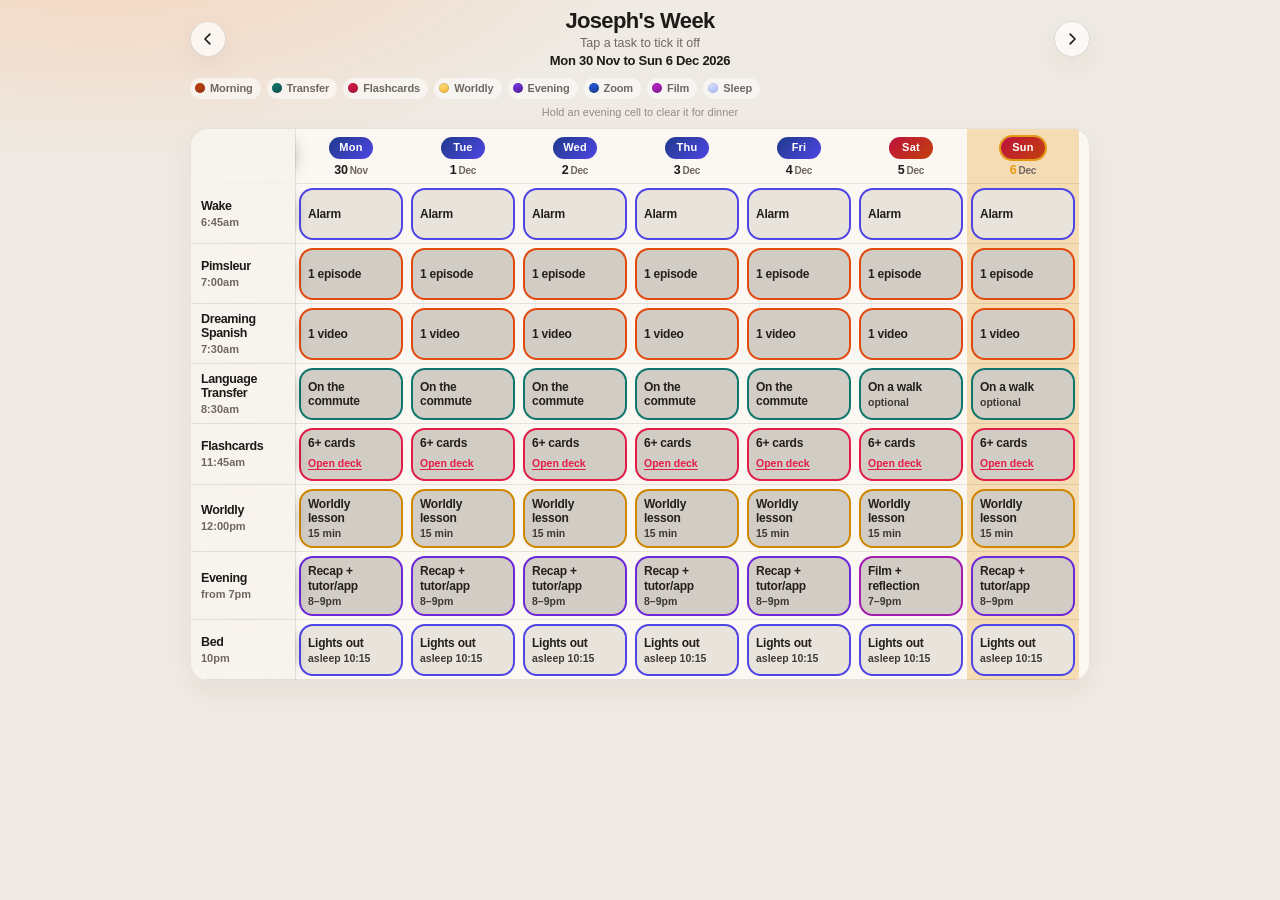
==== tracker/index.html @ 17aabcfd "Add Joseph's Week habit tracker for the home screen. A static tracker under tracker/ saves each week" ====
<!DOCTYPE html>
<html lang="en">
<head>
<meta charset="utf-8">
<meta name="viewport" content="width=device-width, initial-scale=1, viewport-fit=cover">
<meta name="format-detection" content="telephone=no">
<meta name="theme-color" content="#efeae3" media="(prefers-color-scheme: light)">
<meta name="theme-color" content="#0e0f13" media="(prefers-color-scheme: dark)">
<meta name="apple-mobile-web-app-capable" content="yes">
<meta name="mobile-web-app-capable" content="yes">
<meta name="apple-mobile-web-app-title" content="Joseph's Week">
<meta name="apple-mobile-web-app-status-bar-style" content="black-translucent">
<title>Joseph's Week</title>
<link rel="manifest" href="manifest.webmanifest">
<link rel="apple-touch-icon" sizes="180x180" href="apple-touch-icon.png">
<link rel="icon" type="image/png" sizes="32x32" href="favicon-32.png">
<link rel="icon" type="image/png" sizes="192x192" href="icon-192.png">
<link rel="stylesheet" href="styles.css">
</head>
<body>
<div class="wrap">
  <header class="top">
    <button type="button" class="nav" id="prev" aria-label="Previous week">
      <svg viewBox="0 0 24 24" width="18" height="18" aria-hidden="true"><path d="M14.5 5.5 8 12l6.5 6.5" fill="none" stroke="currentColor" stroke-width="2.2" stroke-linecap="round" stroke-linejoin="round"/></svg>
    </button>
    <div class="titles">
      <h1>Joseph's Week</h1>
      <p class="tap">Tap a task to tick it off</p>
      <p class="range" id="range"></p>
      <button type="button" class="jump" id="jump" hidden>This week</button>
    </div>
    <button type="button" class="nav" id="next" aria-label="Next week">
      <svg viewBox="0 0 24 24" width="18" height="18" aria-hidden="true"><path d="M9.5 5.5 16 12l-6.5 6.5" fill="none" stroke="currentColor" stroke-width="2.2" stroke-linecap="round" stroke-linejoin="round"/></svg>
    </button>
  </header>

  <ul class="legend" id="legend" aria-label="Colour legend"></ul>
  <p class="hint" id="hint" hidden>Hold an evening cell to clear it for dinner</p>

  <div class="board" id="board">
    <div class="grid" id="grid" role="grid" aria-label="Week"></div>
  </div>
</div>
<canvas id="confetti" aria-hidden="true"></canvas>
<script src="app.js"></script>
</body>
</html>
---- tracker/styles.css ----
/* Joseph's Week — a glanceable phone tracker.
   Layout is tuned for a ~390px iPhone viewport: the label column stays
   put, and the seven days scroll sideways under a frosted edge. */

:root {
  color-scheme: light;
  --bg: #efeae3;
  --aura: rgba(255, 168, 110, 0.35);
  --ink: #1d1a17;
  --muted: #6f675f;
  --line: rgba(48, 36, 24, 0.1);
  --board: rgba(255, 252, 248, 0.72);
  --sticky: rgba(247, 243, 237, 0.78);
  --chip: #d2cdc4;
  --chip-sleep: #e8e3db;
  --chip-ink: #241f1b;
  --today: rgba(232, 156, 42, 0.30);
  --today-ring: #e39b14;
  --travel: #e3ddd4;
  --travel-today: #e4d3b4;
  --nav-bg: rgba(255, 255, 255, 0.7);
  --nav-line: rgba(48, 36, 24, 0.14);
  --legend-bg: rgba(255, 255, 255, 0.55);
  --focus: #3730a3;
  --label-w: 104px;
  --day-w: 112px;
  --shadow: 0 10px 30px rgba(60, 40, 20, 0.06);

  --g-morning: linear-gradient(155deg, #c2410c, #9a3412);
  --g-commute: linear-gradient(155deg, #117a72, #0c4f48);
  --g-flash: linear-gradient(155deg, #e11d48, #9f1239);
  --g-worldly: linear-gradient(155deg, #ffe08a, #f0b429);
  --g-evening: linear-gradient(155deg, #7c3aed, #4c1d95);
  --g-zoom: linear-gradient(155deg, #2563eb, #1e3a8a);
  --g-film: linear-gradient(155deg, #c026d3, #86198f);
  --g-sleep: linear-gradient(155deg, #e4e9ff, #a5b4fc);
  --g-weekday: linear-gradient(135deg, #1e3a8a, #4f46e5);
  --g-weekend: linear-gradient(135deg, #be123c, #c2410c);
  --g-travel: linear-gradient(135deg, #a8a29e, #d6d3d1);

  --a-morning: #e24a10;
  --a-commute: #0f766e;
  --a-flash: #e11d48;
  --a-worldly: #d08700;
  --a-evening: #6d28d9;
  --a-zoom: #1d4ed8;
  --a-film: #a21caf;
  --a-sleep: #4f46e5;

  --on-morning: #fff;
  --on-commute: #fff;
  --on-flash: #fff;
  --on-worldly: #3a2506;
  --on-evening: #fff;
  --on-zoom: #fff;
  --on-film: #fff;
  --on-sleep: #1e1b4b;
}

@media (prefers-color-scheme: dark) {
  :root {
    color-scheme: dark;
    --bg: #0e0f13;
    --aura: rgba(99, 102, 241, 0.28);
    --ink: #f4f0ea;
    --muted: #b7aea4;
    --line: rgba(255, 255, 255, 0.1);
    --board: rgba(22, 23, 29, 0.88);
    --sticky: rgba(18, 19, 24, 0.74);
    --chip: #2a2c33;
    --chip-sleep: #3e424d;
    --chip-ink: #f3efe8;
    --today: rgba(245, 185, 66, 0.24);
    --today-ring: #f5c451;
    --travel: #22232a;
    --travel-today: #2c291f;
    --nav-bg: rgba(255, 255, 255, 0.06);
    --nav-line: rgba(255, 255, 255, 0.14);
    --legend-bg: rgba(255, 255, 255, 0.05);
    --focus: #c4b5fd;
    --shadow: none;
    --g-travel: linear-gradient(135deg, #57534e, #78716c);
    --a-morning: #ff8a4c;
    --a-commute: #2dd4bf;
    --a-flash: #fb7185;
    --a-worldly: #fbbf24;
    --a-evening: #c4b5fd;
    --a-zoom: #60a5fa;
    --a-film: #f0abfc;
    --a-sleep: #a5b4fc;
  }
}

* { box-sizing: border-box; }
html, body { margin: 0; }
html { -webkit-text-size-adjust: 100%; }

body {
  min-height: 100dvh;
  padding:
    env(safe-area-inset-top)
    env(safe-area-inset-right)
    env(safe-area-inset-bottom)
    env(safe-area-inset-left);
  background:
    radial-gradient(880px 380px at 8% -8%, var(--aura), transparent 62%),
    var(--bg);
  color: var(--ink);
  font: 16px/1.35 -apple-system, BlinkMacSystemFont, "Segoe UI", Roboto, Helvetica, Arial, sans-serif;
  -webkit-tap-highlight-color: transparent;
}

button { font: inherit; color: inherit; cursor: pointer; }
.wrap { max-width: 920px; margin: 0 auto; padding: 8px 10px 18px; }

.top {
  display: flex;
  align-items: center;
  gap: 6px;
  margin-bottom: 8px;
}
.titles { flex: 1; min-width: 0; text-align: center; }
h1 {
  margin: 0;
  font-size: 22px;
  line-height: 1.15;
  letter-spacing: -0.03em;
  font-weight: 760;
}
.tap {
  margin: 2px 0 0;
  font-size: 12.5px;
  color: var(--muted);
}
.range {
  margin: 1px 0 0;
  font-size: 13px;
  font-weight: 720;
  letter-spacing: -0.02em;
  line-height: 1.3;
}
.jump {
  margin-top: 3px;
  border: 0;
  background: none;
  color: var(--a-zoom);
  font-size: 12px;
  font-weight: 720;
  padding: 2px 6px;
  border-radius: 999px;
}
.jump[hidden] { display: none; }

.nav {
  flex: none;
  width: 36px;
  height: 36px;
  display: grid;
  place-items: center;
  border-radius: 999px;
  border: 1px solid var(--nav-line);
  background: var(--nav-bg);
  box-shadow: var(--shadow);
}
.nav:active { transform: scale(0.94); }

.legend {
  list-style: none;
  display: flex;
  flex-wrap: wrap;
  gap: 6px;
  margin: 0 0 8px;
  padding: 0;
}
.legend li {
  display: inline-flex;
  align-items: center;
  gap: 5px;
  padding: 3px 8px 3px 5px;
  border-radius: 999px;
  background: var(--legend-bg);
  color: var(--muted);
  font-size: 11px;
  font-weight: 680;
  letter-spacing: -0.01em;
}
.legend i {
  width: 10px;
  height: 10px;
  border-radius: 99px;
  box-shadow: inset 0 0 0 1px rgba(0, 0, 0, 0.12);
}
.sw-morning { background: var(--g-morning); }
.sw-commute { background: var(--g-commute); }
.sw-flash { background: var(--g-flash); }
.sw-worldly { background: var(--g-worldly); }
.sw-evening { background: var(--g-evening); }
.sw-zoom { background: var(--g-zoom); }
.sw-film { background: var(--g-film); }
.sw-sleep { background: var(--g-sleep); }

.hint {
  margin: -2px 6px 8px;
  text-align: center;
  font-size: 11px;
  color: var(--muted);
  opacity: 0.72;
}
.hint[hidden] { display: none; }

.board {
  overflow-x: auto;
  overflow-y: hidden;
  -webkit-overflow-scrolling: touch;
  overscroll-behavior-x: contain;
  scroll-behavior: auto;
  border: 1px solid var(--line);
  border-radius: 18px;
  background: var(--board);
  box-shadow: var(--shadow);
  -webkit-user-select: none;
  user-select: none;
  -webkit-touch-callout: none;
  scrollbar-width: none;
}
.board::-webkit-scrollbar { display: none; }

.grid {
  display: grid;
  grid-template-columns: var(--label-w) repeat(7, var(--day-w));
  width: max-content;
  min-width: 100%;
  position: relative;
}

.sticky {
  position: sticky;
  left: 0;
  z-index: 6;
  background: var(--sticky);
  -webkit-backdrop-filter: blur(16px) saturate(1.45);
  backdrop-filter: blur(16px) saturate(1.45);
  box-shadow: 1px 0 0 var(--line), 12px 0 18px -16px rgba(0, 0, 0, 0.45);
}
@supports not ((backdrop-filter: blur(1px)) or (-webkit-backdrop-filter: blur(1px))) {
  .sticky { background: var(--bg); }
}

.corner { min-height: 52px; }
.rowlabel {
  display: flex;
  flex-direction: column;
  justify-content: center;
  gap: 2px;
  padding: 6px 8px 6px 10px;
  box-shadow:
    1px 0 0 var(--line),
    inset 0 -1px 0 var(--line),
    12px 0 18px -16px rgba(0, 0, 0, 0.45);
}
.rowlabel .name {
  font-size: 12.5px;
  font-weight: 740;
  letter-spacing: -0.03em;
  line-height: 1.15;
}
.rowlabel .time {
  font-size: 11px;
  font-weight: 640;
  color: var(--muted);
  font-variant-numeric: tabular-nums;
  white-space: nowrap;
}

.dayhead, .cell { position: relative; z-index: 1; }
.dayhead {
  display: flex;
  flex-direction: column;
  align-items: center;
  justify-content: flex-end;
  gap: 3px;
  padding: 8px 4px 6px;
  box-shadow: inset 0 -1px 0 var(--line);
}
.dow {
  display: inline-flex;
  align-items: center;
  justify-content: center;
  min-width: 44px;
  padding: 3px 8px 4px;
  border-radius: 999px;
  color: #fff;
  font-size: 11px;
  font-weight: 760;
  letter-spacing: 0.02em;
  background: var(--g-weekday);
}
.dayhead.weekend .dow { background: var(--g-weekend); }
.dayhead.is-travel .dow { background: var(--g-travel); color: #44403c; }
.dom {
  font-size: 12.5px;
  font-weight: 740;
  letter-spacing: -0.02em;
  font-variant-numeric: tabular-nums;
}
.dom small {
  font-size: 10px;
  font-weight: 680;
  color: var(--muted);
  margin-left: 2px;
}
.travel-note {
  font-size: 9px;
  font-weight: 760;
  letter-spacing: 0.08em;
  text-transform: uppercase;
  color: var(--muted);
}
.dayhead.is-today,
.cell.is-today { background: var(--today); }
.dayhead.is-travel,
.cell.is-travel { background: var(--travel); }
.dayhead.is-today.is-travel,
.cell.is-today.is-travel { background: var(--travel-today); }
.dayhead.is-today .dow { box-shadow: 0 0 0 2px var(--today-ring); }
.dayhead.is-today .dom { color: var(--today-ring); }

.cell {
  display: flex;
  padding: 4px;
  box-shadow: inset 0 -1px 0 var(--line);
}
.cell.evening { min-height: 64px; }

.chip {
  position: relative;
  flex: 1;
  width: 100%;
  min-height: 52px;
  display: flex;
  flex-direction: column;
  border: 2px solid var(--accent);
  border-radius: 14px;
  background: var(--chip);
  color: var(--chip-ink);
  overflow: hidden;
}
.chip[data-cat="morning"] { --accent: var(--a-morning); --fill: var(--g-morning); --on: var(--on-morning); }
.chip[data-cat="commute"] { --accent: var(--a-commute); --fill: var(--g-commute); --on: var(--on-commute); }
.chip[data-cat="flash"] { --accent: var(--a-flash); --fill: var(--g-flash); --on: var(--on-flash); }
.chip[data-cat="worldly"] { --accent: var(--a-worldly); --fill: var(--g-worldly); --on: var(--on-worldly); }
.chip[data-cat="evening"] { --accent: var(--a-evening); --fill: var(--g-evening); --on: var(--on-evening); }
.chip[data-cat="zoom"] { --accent: var(--a-zoom); --fill: var(--g-zoom); --on: var(--on-zoom); }
.chip[data-cat="film"] { --accent: var(--a-film); --fill: var(--g-film); --on: var(--on-film); }
.chip[data-cat="sleep"] { --accent: var(--a-sleep); --fill: var(--g-sleep); --on: var(--on-sleep); }
.chip[data-cat="sleep"]:not(.on) { background: var(--chip-sleep); }

.chip.on {
  background: var(--fill);
  color: var(--on);
  border-color: transparent;
  box-shadow: 0 8px 14px -10px rgba(0, 0, 0, 0.55);
}

button.hit {
  appearance: none;
  border: 0;
  margin: 0;
  width: 100%;
  flex: 1;
  text-align: left;
  background: none;
  color: inherit;
  padding: 6px 16px 6px 7px;
  border-radius: 12px;
  cursor: pointer;
  -webkit-tap-highlight-color: transparent;
}
.t {
  display: block;
  font-size: 12px;
  font-weight: 740;
  letter-spacing: -0.02em;
  line-height: 1.2;
}
.s {
  display: block;
  margin-top: 2px;
  font-size: 10.5px;
  font-weight: 650;
  line-height: 1.25;
  opacity: 0.86;
}
.s.strong { opacity: 1; font-weight: 740; }
.chip.on .s,
.chip.on .s.strong { opacity: 1; }

.chip > a.deck {
  position: relative;
  z-index: 1;
  display: inline-block;
  width: fit-content;
  max-width: calc(100% - 8px);
  margin: -2px 0 6px 7px;
  font-size: 10.5px;
  font-weight: 760;
  line-height: 1.3;
  color: var(--accent);
  text-decoration: underline;
  text-underline-offset: 2px;
  padding: 2px 0;
}
.chip.on > a.deck { color: var(--on); }

.tick {
  position: absolute;
  top: 5px;
  right: 5px;
  width: 16px;
  height: 16px;
  border-radius: 99px;
  display: grid;
  place-items: center;
  color: var(--on);
  background: color-mix(in srgb, var(--on) 18%, transparent);
  opacity: 0;
  transform: scale(0.5);
  pointer-events: none;
}
.chip.on .tick {
  opacity: 1;
  transform: none;
  animation: tickin 0.32s cubic-bezier(0.2, 1.4, 0.3, 1);
}

.chip.pop { animation: pop 0.36s cubic-bezier(0.2, 1.25, 0.3, 1); }
.chip:active { transform: scale(0.975); }

@keyframes pop {
  0% { transform: scale(0.94); }
  42% { transform: scale(1.075); }
  100% { transform: scale(1); }
}
@keyframes tickin {
  0% { transform: scale(0.4); opacity: 0; }
  100% { transform: scale(1); opacity: 1; }
}

button:focus { outline: none; }
button:focus-visible,
a:focus-visible {
  outline: 2px solid var(--focus);
  outline-offset: 2px;
}

#confetti {
  position: fixed;
  inset: 0;
  width: 100%;
  height: 100%;
  pointer-events: none;
  z-index: 40;
}

@media (prefers-color-scheme: dark) {
  .dayhead.is-travel .dow { color: #f5f5f4; }
}

@media (prefers-reduced-motion: reduce) {
  .chip.pop,
  .chip.on .tick { animation: none; }
  .chip.on .tick { opacity: 1; transform: none; }
  .chip:active { transform: none; }
}
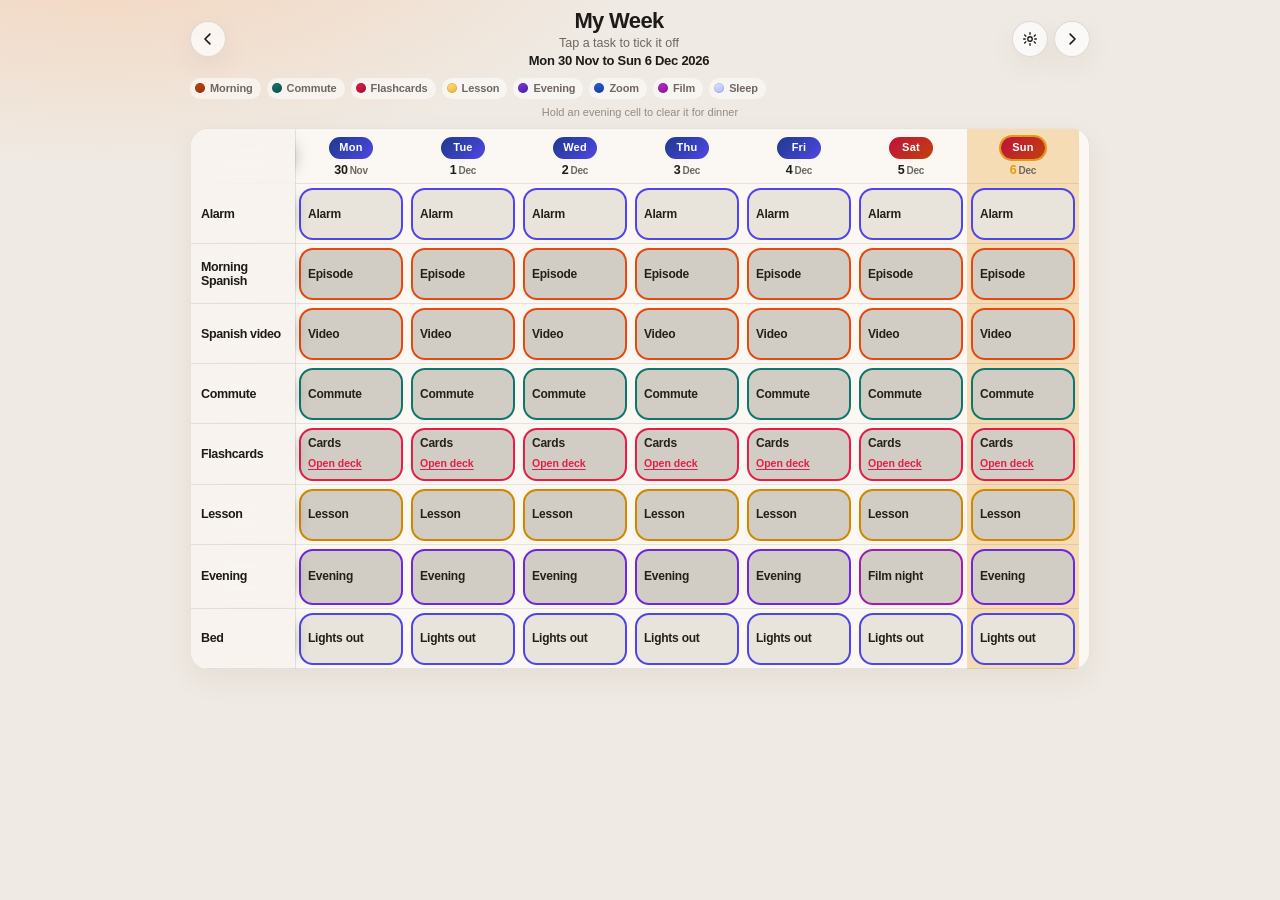
==== commit afcfbf5f: "Keep weekly tracker details on the device. Public files use a neutral name and no schedule. Row time" ====
--- a/tracker/index.html
+++ b/tracker/index.html
@@ -8,9 +8,9 @@
 <meta name="theme-color" content="#0e0f13" media="(prefers-color-scheme: dark)">
 <meta name="apple-mobile-web-app-capable" content="yes">
 <meta name="mobile-web-app-capable" content="yes">
-<meta name="apple-mobile-web-app-title" content="Joseph's Week">
+<meta name="apple-mobile-web-app-title" content="My Week">
 <meta name="apple-mobile-web-app-status-bar-style" content="black-translucent">
-<title>Joseph's Week</title>
+<title>My Week</title>
 <link rel="manifest" href="manifest.webmanifest">
 <link rel="apple-touch-icon" sizes="180x180" href="apple-touch-icon.png">
 <link rel="icon" type="image/png" sizes="32x32" href="favicon-32.png">
@@ -24,11 +24,14 @@
       <svg viewBox="0 0 24 24" width="18" height="18" aria-hidden="true"><path d="M14.5 5.5 8 12l6.5 6.5" fill="none" stroke="currentColor" stroke-width="2.2" stroke-linecap="round" stroke-linejoin="round"/></svg>
     </button>
     <div class="titles">
-      <h1>Joseph's Week</h1>
+      <h1 id="app-name">My Week</h1>
       <p class="tap">Tap a task to tick it off</p>
       <p class="range" id="range"></p>
       <button type="button" class="jump" id="jump" hidden>This week</button>
     </div>
+    <button type="button" class="nav" id="open-settings" aria-label="Settings">
+      <svg viewBox="0 0 24 24" width="18" height="18" aria-hidden="true"><circle cx="12" cy="12" r="3" fill="none" stroke="currentColor" stroke-width="1.8"/><path d="M12 3.6v2.1M12 18.3v2.1M4.9 6.7l1.5 1.5M17.6 15.8l1.5 1.5M3.6 12h2.1M18.3 12h2.1M4.9 17.3l1.5-1.5M17.6 8.2l1.5-1.5" fill="none" stroke="currentColor" stroke-width="1.8" stroke-linecap="round"/></svg>
+    </button>
     <button type="button" class="nav" id="next" aria-label="Next week">
       <svg viewBox="0 0 24 24" width="18" height="18" aria-hidden="true"><path d="M9.5 5.5 16 12l-6.5 6.5" fill="none" stroke="currentColor" stroke-width="2.2" stroke-linecap="round" stroke-linejoin="round"/></svg>
     </button>
@@ -42,6 +45,41 @@
   </div>
 </div>
 <canvas id="confetti" aria-hidden="true"></canvas>
+<dialog id="settings" class="sheet" aria-labelledby="settings-title">
+  <form id="settings-form" autocomplete="off" onsubmit="return false">
+    <div class="sheet-bar">
+      <h2 id="settings-title">Settings</h2>
+      <button type="button" class="nav" id="close-settings" aria-label="Close settings">
+        <svg viewBox="0 0 24 24" width="16" height="16" aria-hidden="true"><path d="M6 6l12 12M18 6 6 18" fill="none" stroke="currentColor" stroke-width="2.2" stroke-linecap="round"/></svg>
+      </button>
+    </div>
+    <p class="sheet-note">Saved on this device only. Nothing here is uploaded.</p>
+    <label class="field">Display name
+      <input id="set-name" type="text" maxlength="40" autocomplete="off" placeholder="My Week">
+    </label>
+    <fieldset>
+      <legend>Row times</legend>
+      <div id="set-times"></div>
+    </fieldset>
+    <fieldset>
+      <legend>Away</legend>
+      <p class="sheet-note">Days in a range are greyed out, with no tasks.</p>
+      <div id="set-away"></div>
+      <button type="button" class="textbtn" id="add-away">Add a range</button>
+    </fieldset>
+    <label class="field">Last Zoom day
+      <input id="set-zoom" type="date">
+    </label>
+    <p class="sheet-note">Tue and Thu up to and including this day are Zoom. Leave blank to skip.</p>
+    <fieldset>
+      <legend>Film nights</legend>
+      <p class="sheet-note">A title for a Saturday, shown on that day's film chip.</p>
+      <div id="set-films"></div>
+      <button type="button" class="textbtn" id="add-film">Add a film night</button>
+    </fieldset>
+    <button type="button" class="primary" id="save-settings">Save</button>
+  </form>
+</dialog>
 <script src="app.js"></script>
 </body>
 </html>
--- a/tracker/styles.css
+++ b/tracker/styles.css
@@ -1,4 +1,4 @@
-/* Joseph's Week — a glanceable phone tracker.
+/* Weekly tracker. The label column stays put; the days scroll sideways.
    Layout is tuned for a ~390px iPhone viewport: the label column stays
    put, and the seven days scroll sideways under a frosted edge. */
 
@@ -296,7 +296,7 @@
   background: var(--g-weekday);
 }
 .dayhead.weekend .dow { background: var(--g-weekend); }
-.dayhead.is-travel .dow { background: var(--g-travel); color: #44403c; }
+.dayhead.is-away .dow { background: var(--g-travel); color: #44403c; }
 .dom {
   font-size: 12.5px;
   font-weight: 740;
@@ -309,7 +309,7 @@
   color: var(--muted);
   margin-left: 2px;
 }
-.travel-note {
+.away-note {
   font-size: 9px;
   font-weight: 760;
   letter-spacing: 0.08em;
@@ -318,10 +318,10 @@
 }
 .dayhead.is-today,
 .cell.is-today { background: var(--today); }
-.dayhead.is-travel,
-.cell.is-travel { background: var(--travel); }
-.dayhead.is-today.is-travel,
-.cell.is-today.is-travel { background: var(--travel-today); }
+.dayhead.is-away,
+.cell.is-away { background: var(--travel); }
+.dayhead.is-today.is-away,
+.cell.is-today.is-away { background: var(--travel-today); }
 .dayhead.is-today .dow { box-shadow: 0 0 0 2px var(--today-ring); }
 .dayhead.is-today .dom { color: var(--today-ring); }
 
@@ -463,7 +463,7 @@
 }
 
 @media (prefers-color-scheme: dark) {
-  .dayhead.is-travel .dow { color: #f5f5f4; }
+  .dayhead.is-away .dow { color: #f5f5f4; }
 }
 
 @media (prefers-reduced-motion: reduce) {
@@ -472,3 +472,107 @@
   .chip.on .tick { opacity: 1; transform: none; }
   .chip:active { transform: none; }
 }
+
+dialog.sheet {
+  border: 0;
+  padding: 0;
+  margin: auto;
+  width: min(440px, calc(100vw - 20px));
+  max-height: calc(100dvh - 24px - env(safe-area-inset-top) - env(safe-area-inset-bottom));
+  overflow: auto;
+  border-radius: 18px;
+  background: var(--bg);
+  color: var(--ink);
+  box-shadow: 0 24px 60px rgba(0, 0, 0, 0.35);
+}
+dialog.sheet::backdrop { background: rgba(16, 14, 12, 0.48); }
+dialog.sheet form { padding: 14px 14px 18px; }
+.sheet-bar {
+  display: flex;
+  align-items: center;
+  justify-content: space-between;
+  gap: 8px;
+  margin-bottom: 4px;
+}
+.sheet-bar h2 {
+  margin: 0;
+  font-size: 18px;
+  letter-spacing: -0.03em;
+}
+.sheet-note {
+  margin: 0 0 10px;
+  font-size: 12px;
+  color: var(--muted);
+  line-height: 1.35;
+}
+fieldset {
+  border: 1px solid var(--line);
+  border-radius: 12px;
+  margin: 0 0 12px;
+  padding: 8px 10px 10px;
+}
+legend { font-size: 12px; font-weight: 720; padding: 0 4px; }
+.field {
+  display: flex;
+  flex-direction: column;
+  gap: 4px;
+  margin: 0 0 12px;
+  font-size: 13px;
+  font-weight: 680;
+}
+.time-row {
+  display: grid;
+  grid-template-columns: minmax(0, 1fr) minmax(0, 1.1fr);
+  gap: 8px;
+  align-items: center;
+  margin-bottom: 8px;
+  font-size: 13px;
+  font-weight: 680;
+}
+.pair {
+  display: grid;
+  grid-template-columns: 1fr 1fr auto;
+  gap: 6px;
+  align-items: center;
+  margin-bottom: 8px;
+}
+.film-block { margin-bottom: 10px; }
+.film-block .pair { grid-template-columns: minmax(0, 1fr) auto; margin-bottom: 6px; }
+.film-block .film-title { display: block; }
+input[type="text"],
+input[type="date"] {
+  width: 100%;
+  min-width: 0;
+  box-sizing: border-box;
+  font: 16px/1.3 -apple-system, BlinkMacSystemFont, "Segoe UI", Roboto, Helvetica, Arial, sans-serif;
+  color: var(--ink);
+  background: var(--board);
+  border: 1px solid var(--nav-line);
+  border-radius: 10px;
+  padding: 8px 8px;
+}
+button.primary {
+  width: 100%;
+  border: 0;
+  border-radius: 12px;
+  padding: 12px;
+  background: var(--ink);
+  color: var(--bg);
+  font-weight: 720;
+}
+button.textbtn {
+  border: 0;
+  background: none;
+  color: var(--a-zoom);
+  font-weight: 720;
+  padding: 4px 0 2px;
+}
+button.iconx {
+  width: 32px;
+  height: 32px;
+  border-radius: 10px;
+  border: 1px solid var(--nav-line);
+  background: var(--nav-bg);
+  font-size: 18px;
+  line-height: 1;
+}
